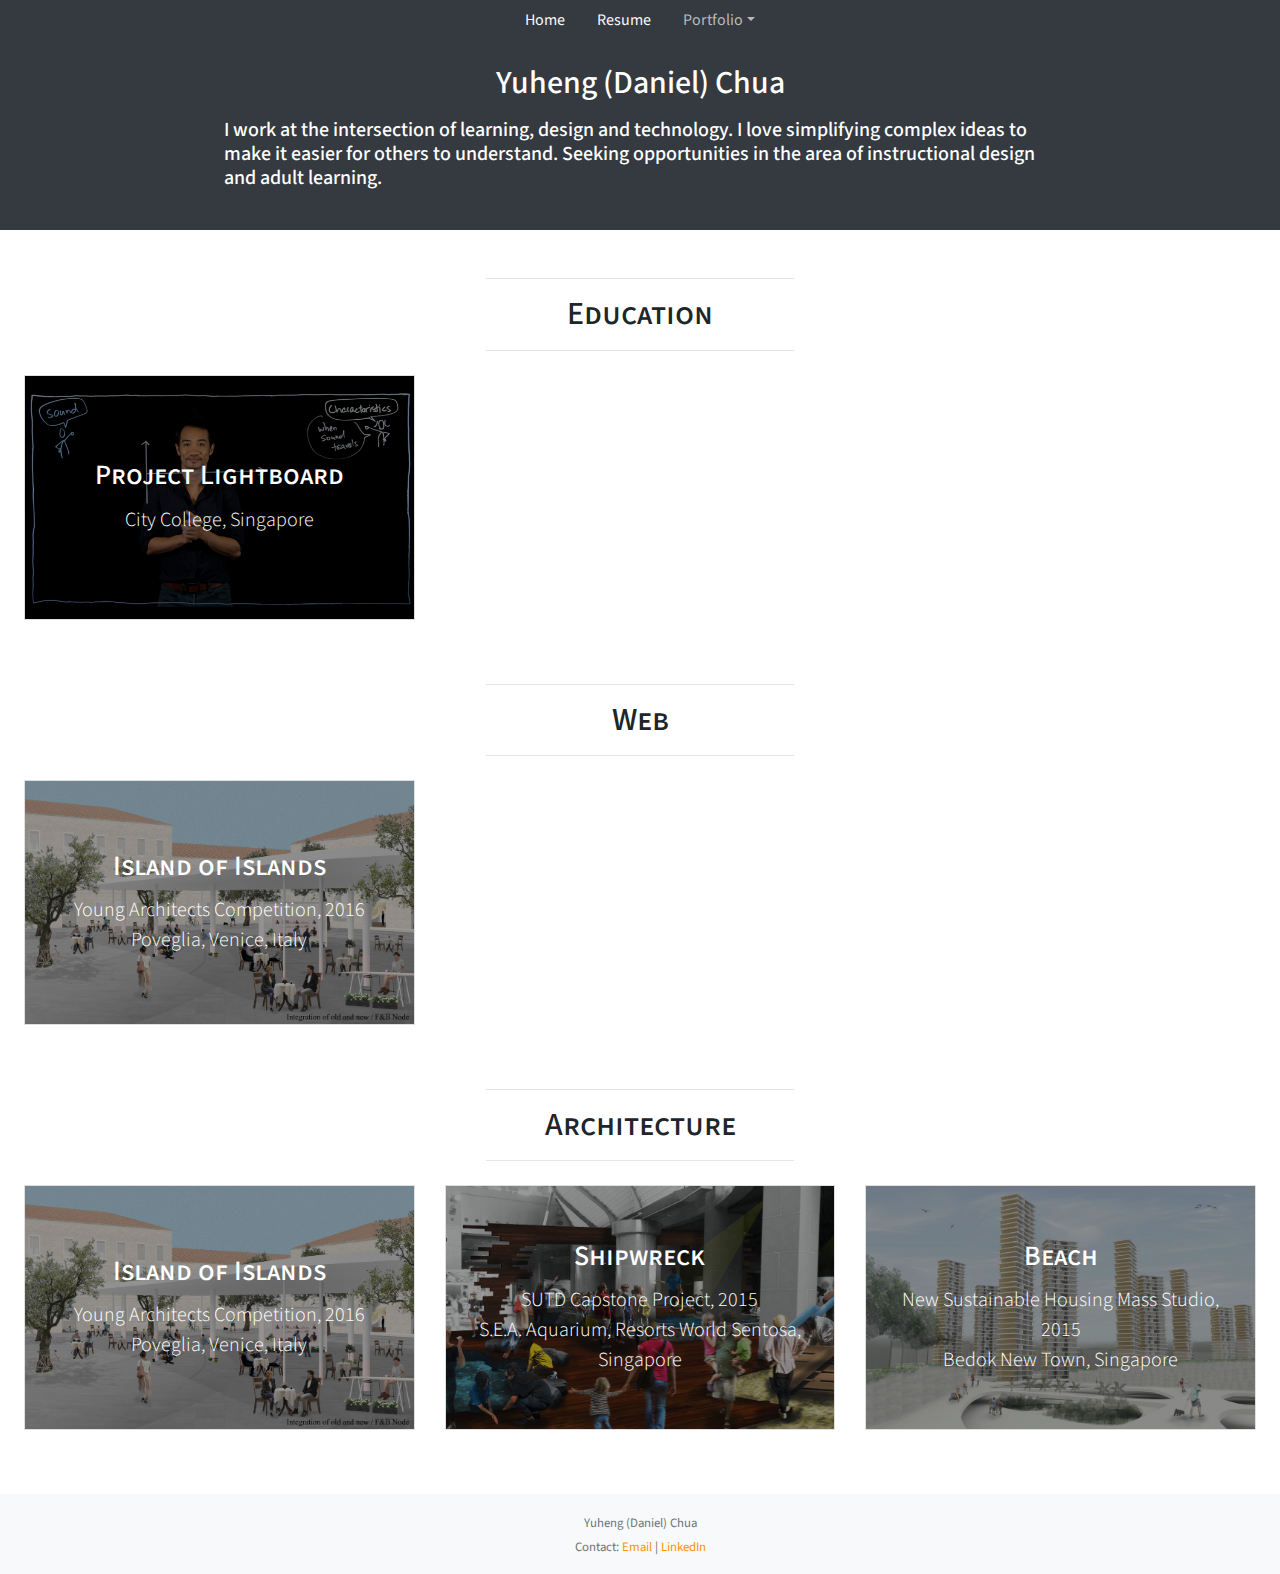
==== portfolio.html @ e0a0ce75 "Add City College portfolio" ====
<!DOCTYPE html>
<html lang="en" dir="ltr">

<head>
  <meta http-equiv="Content-Type" content="text/html; charset=UTF-8" />
  <meta name="viewport" content="width=device-width, initial-scale=1.0">

  <title>Yuheng (Daniel) Chua</title>

  <link rel="icon" href="/images/favicon-daniel_32x32.png" type="image/png" sizes="32x32">

  <link rel="stylesheet" href="/css/bootstrap-custom.css">
  <link href="https://fonts.googleapis.com/css2?family=Source+Code+Pro&family=Source+Sans+Pro:ital,wght@0,300;0,400;0,600;0,700;1,300;1,400;1,600;1,700&display=swap" rel="stylesheet">
  <link rel="stylesheet" href="/css/styles.css">

</head>

<body>

  <!-- *** HEADER *** -->
  <header>

    <nav id="top-nav" class="navbar navbar-dark bg-dark fixed-top py-0">
      <ul class="nav mx-auto">
        <li class="nav-item">
          <a class="nav-link text-light" href="/">Home</a>
        </li>
        <li class="nav-item">
          <a class="nav-link text-light" href="/resume.html">Resume</a>
        </li>
        <li class="nav-item dropdown">
          <a class="nav-link text-light active dropdown-toggle" data-toggle="dropdown" href="/portfolio.html" role="button" aria-haspopup="true" aria-expanded="false">Portfolio</a>
          <div class="dropdown-menu p-0">
            <a class="dropdown-item" href="#education">Education</a>
            <a class="dropdown-item" href="#web">Web</a>
            <a class="dropdown-item" href="#archi">Architecture</a>
          </div>
        </li>
      </ul>
    </nav>

    <div id="profile" class="bg-dark text-white mb-5">
      <div class="container p-4">
        <h1 class="mb-3 h2 text-center">Yuheng (Daniel) Chua</h1>
        <p class="h5 px-lg-5 mb-3">
          I work at the intersection of learning, design and technology. I love simplifying complex ideas to make it easier for others to understand. Seeking opportunities in the area of instructional design and adult learning.
        </p>
      </div>
    </div>

  </header>

  <main class="mb-5">

    <section id="education" class="container-fluid px-4 mb-5">
      <hr class="w-25">
      <h2 class="text-center small-caps">Education</h2>
      <hr class="w-25 mb-4">

      <!-- Card Row -->
      <div class="row">
        <!-- Project -->
        <div class="col-12 col-md-6 col-lg-4">
          <div class="card img-hover-zoom mb-3">
            <img class="card-img-top" src="/images/education/CC_lightboard.png" alt="Project Lightboard">
            <div class="overlay-div"></div>
            <div class="card-img-overlay text-center d-flex flex-column justify-content-center">
              <a class="stretched-link" href="/portfolio/education/city-college.html"></a>
              <h3 class="card-title text-white small-caps">Project Lightboard</h5>
                <p class="text-white mb-0 lead">City College, Singapore</p>
            </div>
          </div><!-- col -->
        </div><!-- Project -->

      </div>

    </section>

    <section id="web" class="container-fluid px-4 mb-5">
      <hr class="w-25">
      <h2 class="text-center small-caps">Web</h2>
      <hr class="w-25 mb-4">

      <!-- Card Row -->
      <div class="row">
        <!-- Project -->
        <div class="col-12 col-md-6 col-lg-4">
          <div class="card img-hover-zoom mb-3">
            <img class="card-img-top" src="/images/archi/university-island/UI_main_render.png" alt="Project: Island of Islands">
            <div class="overlay-div"></div>
            <div class="card-img-overlay text-center d-flex flex-column justify-content-center">
              <a class="stretched-link" href="/portfolio/archi/island-of-islands.html"></a>
              <h3 class="card-title text-white small-caps">Island of Islands</h5>
                <p class="text-white mb-0 lead">Young Architects Competition, 2016</p>
                <p class="text-white mb-0 lead">Poveglia, Venice, Italy</p>
            </div>
          </div><!-- col -->
        </div><!-- Project -->

    </section>

    <section id="archi" class="container-fluid px-4 mb-5">
      <hr class="w-25">
      <h2 class="text-center small-caps">Architecture</h2>
      <hr class="w-25 mb-4">

      <!-- Card Row -->
      <div class="row">
        <!-- Project -->
        <div class="col-12 col-md-6 col-lg-4">
          <div class="card img-hover-zoom mb-3">
            <img class="card-img-top" src="/images/archi/university-island/UI_main_render.png" alt="Project: Island of Islands">
            <div class="overlay-div"></div>
            <div class="card-img-overlay text-center d-flex flex-column justify-content-center">
              <a class="stretched-link" href="/portfolio/archi/island-of-islands.html"></a>
              <h3 class="card-title text-white small-caps">Island of Islands</h5>
                <p class="text-white mb-0 lead">Young Architects Competition, 2016</p>
                <p class="text-white mb-0 lead">Poveglia, Venice, Italy</p>
            </div>
          </div><!-- col -->
        </div><!-- Project -->

        <!-- Project -->
        <div class="col-12 col-md-6 col-lg-4">
          <div class="card img-hover-zoom mb-3">
            <img class="card-img-top" src="/images/archi/shipwreck/SW_main_render.jpg" alt="Project: Island of Islands">
            <div class="overlay-div"></div>
            <div class="card-img-overlay text-center d-flex flex-column justify-content-center">
              <a class="stretched-link" href="/portfolio/archi/shipwreck.html"></a>
              <h3 class="card-title text-white small-caps">Shipwreck</h5>
                <p class="text-white mb-0 lead">SUTD Capstone Project, 2015</p>
                <p class="text-white mb-0 lead">S.E.A. Aquarium, Resorts World Sentosa, Singapore</p>
            </div>
          </div><!-- col -->
        </div><!-- Project -->

        <!-- Project -->
        <div class="col-12 col-md-6 col-lg-4">
          <div class="card img-hover-zoom mb-3">
            <img class="card-img-top" src="/images/archi/beach/BEACH_main_render.jpg" alt="Project: Island of Islands">
            <div class="overlay-div"></div>
            <div class="card-img-overlay text-center d-flex flex-column justify-content-center">
              <a class="stretched-link" href="/portfolio/archi/beach.html"></a>
              <h3 class="card-title text-white small-caps">Beach</h5>
                <p class="text-white mb-0 lead">New Sustainable Housing Mass Studio, 2015</p>
                <p class="text-white mb-0 lead">Bedok New Town, Singapore</p>
            </div>
          </div><!-- col -->
        </div><!-- Project -->

      </div><!-- Card Row -->

    </section>


  </main>

  <!-- *** Footer *** -->
  <footer class="py-3 bg-light">
    <div class="text-muted text-center">
      <small>
        Yuheng (Daniel) Chua<br>
        Contact: <a href="mailto:chuayuheng@gmail.com">Email</a> | <a href="https://www.linkedin.com/in/daniel-chua-6987a7190/" target="_blank">LinkedIn</a><br>
      </small>
    </div>
  </footer>


  <script src="https://code.jquery.com/jquery-3.5.1.min.js" integrity="sha256-9/aliU8dGd2tb6OSsuzixeV4y/faTqgFtohetphbbj0=" crossorigin="anonymous"></script>
  <script type="text/javascript" src="https://stackpath.bootstrapcdn.com/bootstrap/4.5.2/js/bootstrap.min.js"></script>
  <script type="text/javascript" src="/scripts.js"></script>
</body>

</html>
---- css/styles.css ----
/*****************   GLOBAL STYLES   *****************/
html {
  scroll-behavior: smooth;
}

body {
  font-family: 'Source Sans Pro', sans-serif;
}

.font-weight-semi-bold {
  font-weight: 600;
}

.btn-outline-primary:hover {
  color: white;
}

/* Add monospace class */
.text-monospace {
  font-family: 'Source Code Pro', sans-serif !important;
}

.small-caps {
  font-variant: small-caps;
}

.mybg-light-grey {
  background-color: #f7f7f7;
}

@media (min-width: 992px) {
  .border-lg-right {
    border-right: 1px solid #dee2e6 !important;
  }
}

/*****************   LISTS   *****************/
.list-no-bullet {
  list-style-type: none;
  padding-left: 0;
}

/*****************   HEADER   *****************/
/* Scroll button */
.scroll {
  opacity: 80%;
}

/* Profile */
#profile {
  margin-top: 40px;
  z-index: 100;
}

@media (min-width: 992px) {
  #profile p {
    width: 85%;
    margin-left: auto;
    margin-right: auto;
  }
}

#top-nav .active {
  color: #b9b9b9 !important
}

/* Top Navbar */
.dropdown-item.active, .dropdown-item:active {
  background-color: #343a40;
}

/* Right Navbar (Resume Page) */
#navbar {
  display: none;
}

#navbar .active {
  background-color: #0848A1;
}

@media (min-width: 992px) {
  #navbar {
    display: block;
    width: 100px;
    position: fixed;
    float: right;
    top: 330px !important;
    right: 20px;
    padding: 0;
    opacity: 90%;
  }

  #navbar .navbar-nav {
    display: flex;
    flex-direction: column;
    margin-top: 0px !important;
  }

  #navbar .nav-link {
    display: flex;
    justify-content: center;
    align-items: center;
    padding-top: 2.1rem;
    padding-bottom: 2.1rem;
  }
}

/*****************   BACK TO TOP BUTTON   *****************/
.back-to-top {
  position: fixed;
  bottom: 30px;
  right: 30px;
  opacity: 50%;
}

@media (min-width: 992px) {
  .back-to-top {
    display: none;
  }
}

/*****************   SECTION CONTENTS   *****************/
@media (min-width: 768px) {
  .section-contents {
    width: 75%;
    margin: inherit auto;
  }
}

@media (min-width: 992px) {
  .section-container {
    margin-right: 120px;
  }

  .section-title {
    width: 70%;
    margin-left: auto !important;
    margin-right: auto !important;
  }

  .section-contents {
    width: 63%;
    margin: inherit auto;
  }
}

/*****************   PORTFOLIO   *****************/
.overlay-div {
  height: 100%;
  width: 100%;
  position: absolute;
  background-color: #000;
  opacity: .4;
}

/* Image Zoom on Hover */
.img-hover-zoom {
  overflow: hidden;
}

.img-hover-zoom img {
  transition: transform .5s ease;
}

.img-hover-zoom:hover img {
  transform: scale(1.3);
}

/*****************   FOOTER   *****************/
.footer-credits {
  font-weight: 300;
}
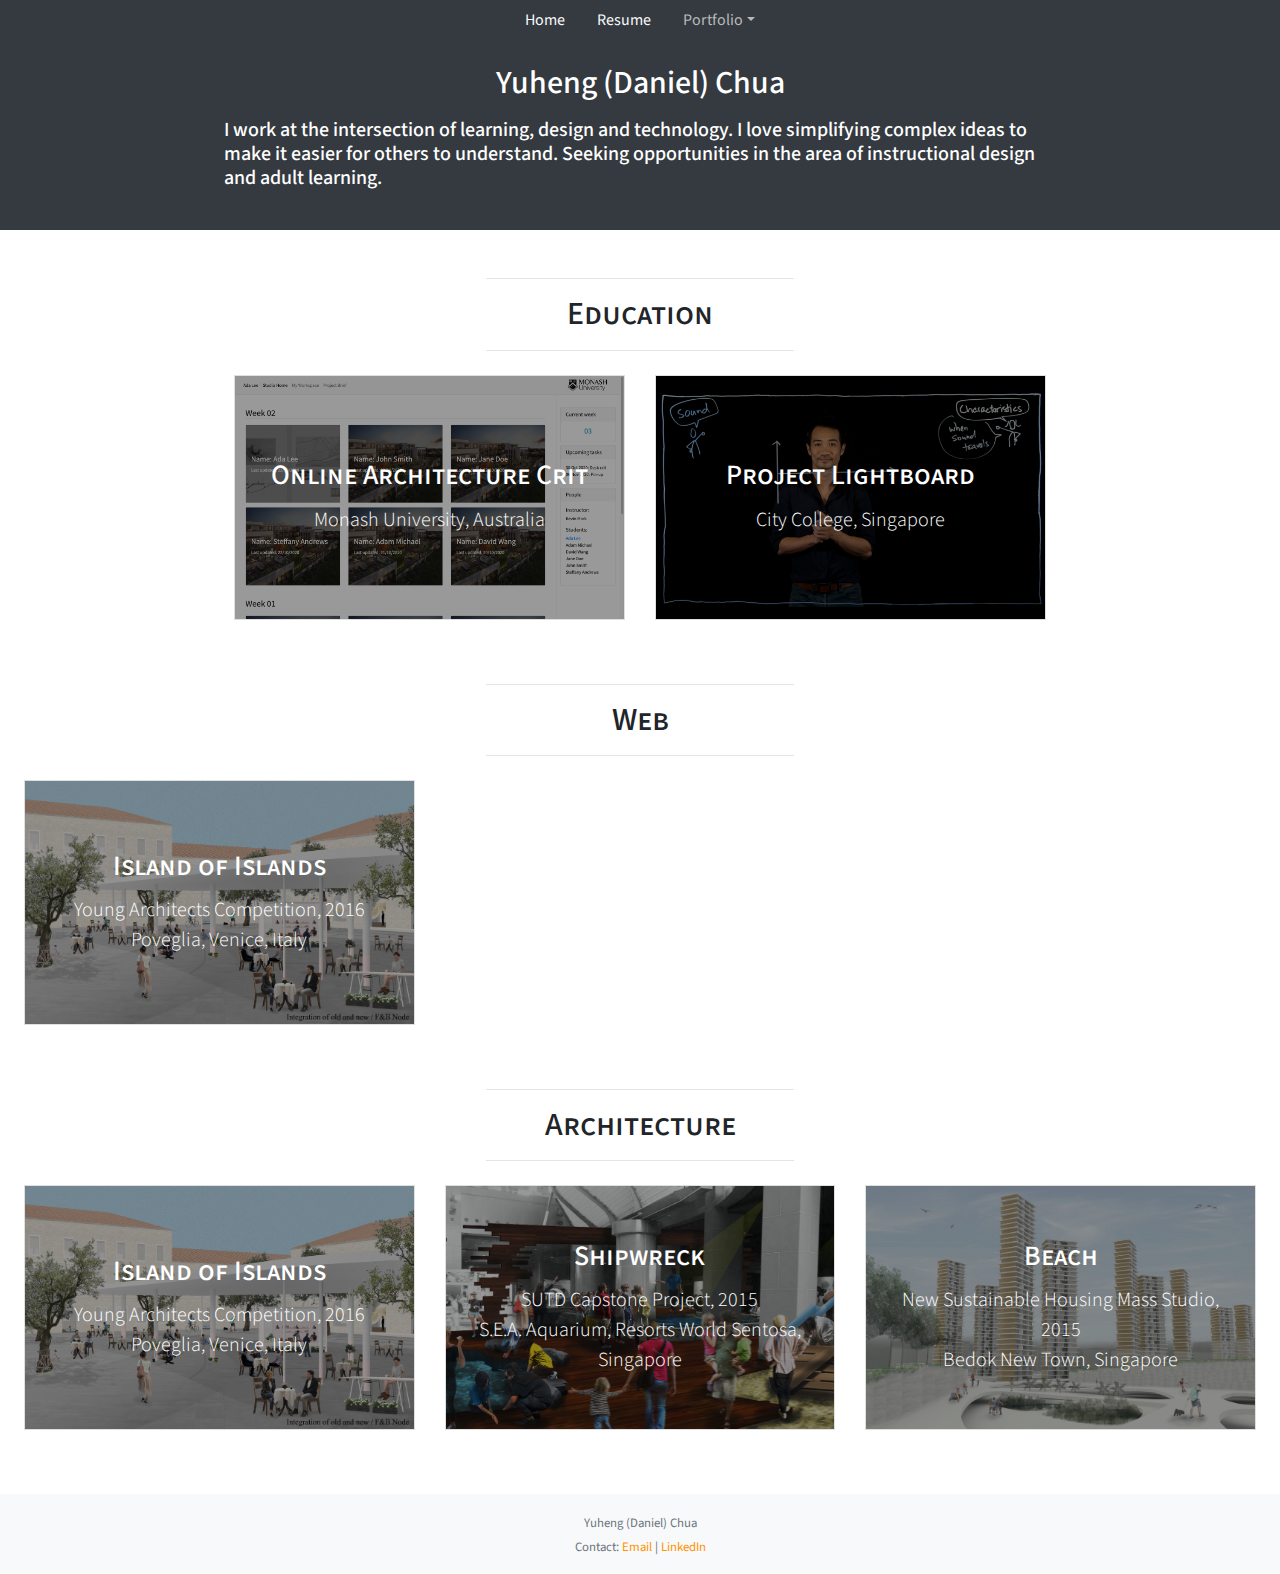
==== commit 29076cda: "Add Monash portfolio" ====
--- a/portfolio.html
+++ b/portfolio.html
@@ -58,7 +58,20 @@
       <hr class="w-25 mb-4">
 
       <!-- Card Row -->
-      <div class="row">
+      <div class="row justify-content-center">
+        <!-- Project -->
+        <div class="col-12 col-md-6 col-lg-4">
+          <div class="card img-hover-zoom mb-3">
+            <img class="card-img-top" src="/images/education/Monash_archi.png" alt="Project Lightboard">
+            <div class="overlay-div"></div>
+            <div class="card-img-overlay text-center d-flex flex-column justify-content-center">
+              <a class="stretched-link" href="/portfolio/education/crit.html"></a>
+              <h3 class="card-title text-white small-caps">Online Architecture Crit</h5>
+                <p class="text-white mb-0 lead">Monash University, Australia</p>
+            </div>
+          </div><!-- col -->
+        </div><!-- Project -->
+
         <!-- Project -->
         <div class="col-12 col-md-6 col-lg-4">
           <div class="card img-hover-zoom mb-3">
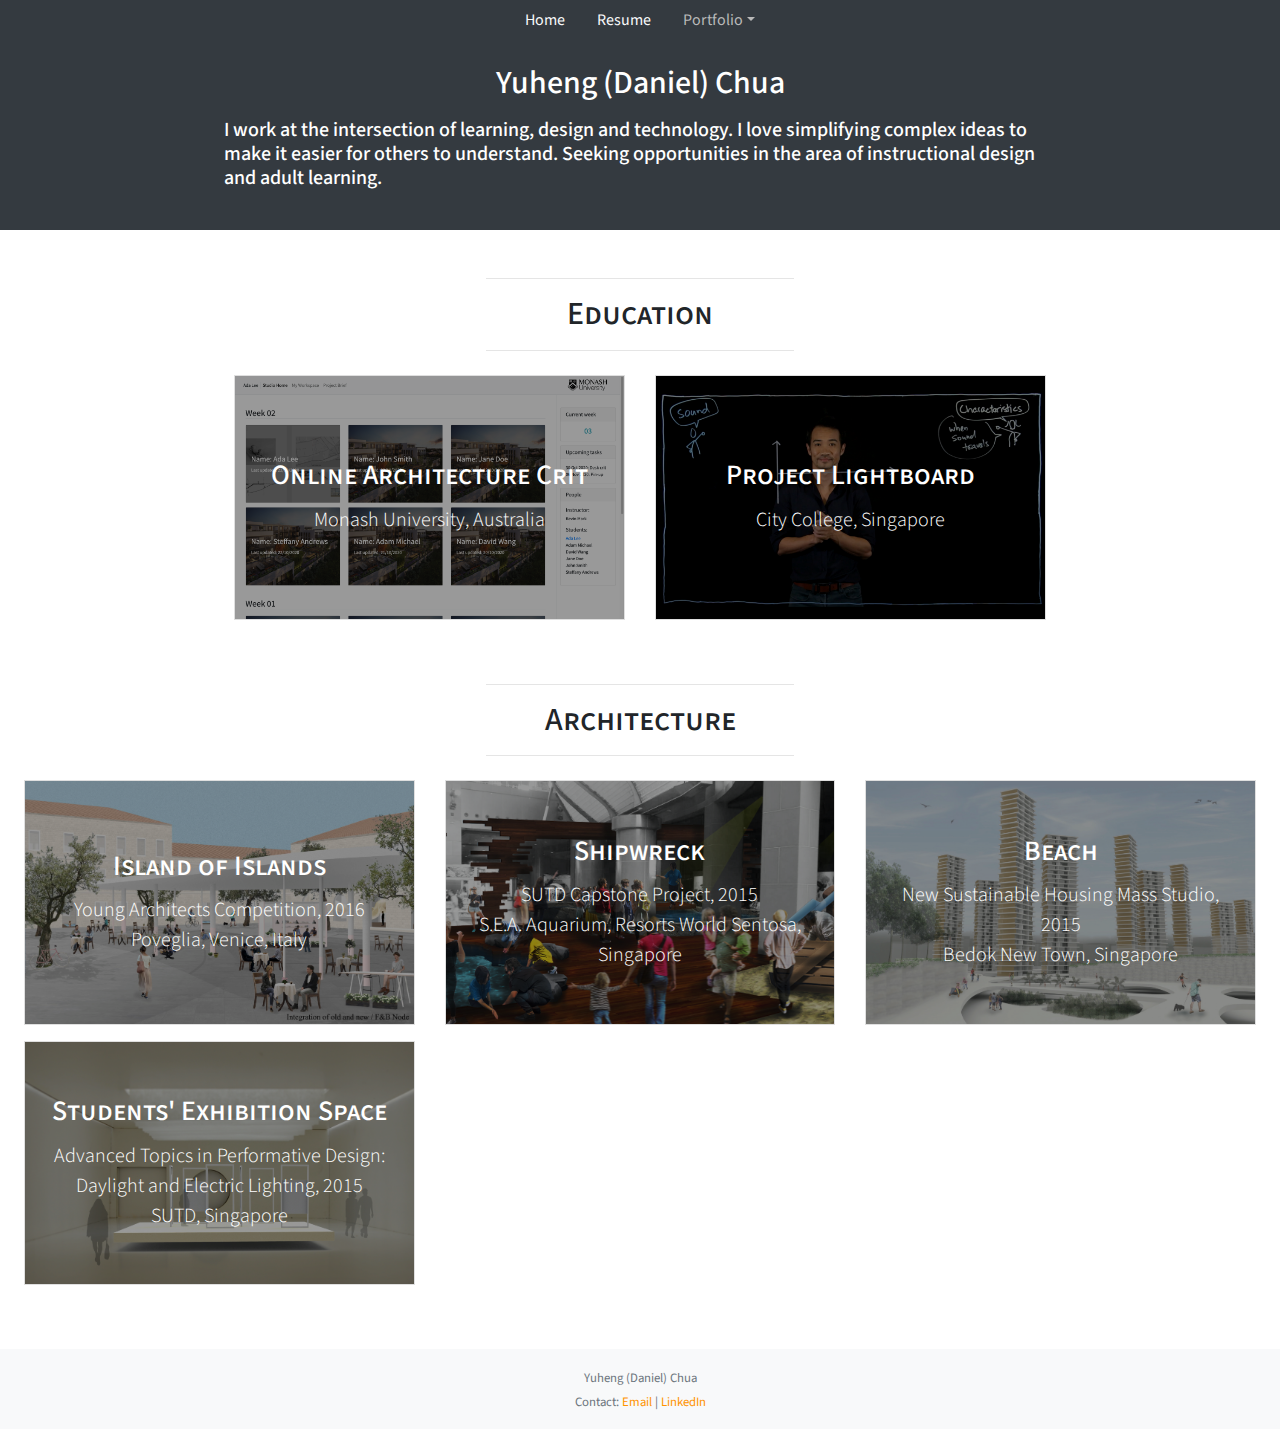
==== commit 928fa55a: "Add Student Exhibition portfolio" ====
--- a/portfolio.html
+++ b/portfolio.html
@@ -86,30 +86,6 @@
         </div><!-- Project -->
 
       </div>
-
-    </section>
-
-    <section id="web" class="container-fluid px-4 mb-5">
-      <hr class="w-25">
-      <h2 class="text-center small-caps">Web</h2>
-      <hr class="w-25 mb-4">
-
-      <!-- Card Row -->
-      <div class="row">
-        <!-- Project -->
-        <div class="col-12 col-md-6 col-lg-4">
-          <div class="card img-hover-zoom mb-3">
-            <img class="card-img-top" src="/images/archi/university-island/UI_main_render.png" alt="Project: Island of Islands">
-            <div class="overlay-div"></div>
-            <div class="card-img-overlay text-center d-flex flex-column justify-content-center">
-              <a class="stretched-link" href="/portfolio/archi/island-of-islands.html"></a>
-              <h3 class="card-title text-white small-caps">Island of Islands</h5>
-                <p class="text-white mb-0 lead">Young Architects Competition, 2016</p>
-                <p class="text-white mb-0 lead">Poveglia, Venice, Italy</p>
-            </div>
-          </div><!-- col -->
-        </div><!-- Project -->
-
     </section>
 
     <section id="archi" class="container-fluid px-4 mb-5">
@@ -163,6 +139,25 @@
 
       </div><!-- Card Row -->
 
+      <!-- Card Row -->
+      <div class="row">
+        <!-- Project -->
+        <div class="col-12 col-md-6 col-lg-4">
+          <div class="card img-hover-zoom mb-3">
+            <img class="card-img-top" src="/images/archi/student-exhibition/exhibition_main_render.jpg" alt="">
+            <div class="overlay-div"></div>
+            <div class="card-img-overlay text-center d-flex flex-column justify-content-center">
+              <a class="stretched-link" href="/portfolio/archi/student-exhibition.html"></a>
+              <h3 class="card-title text-white small-caps">Students' Exhibition Space</h5>
+                <p class="text-white mb-0 lead">Advanced Topics in Performative Design:<br>
+                  Daylight and Electric Lighting, 2015</p>
+                <p class="text-white mb-0 lead">SUTD, Singapore</p>
+            </div>
+          </div><!-- col -->
+        </div><!-- Project -->
+
+      </div><!-- Card Row -->
+
     </section>
 
 
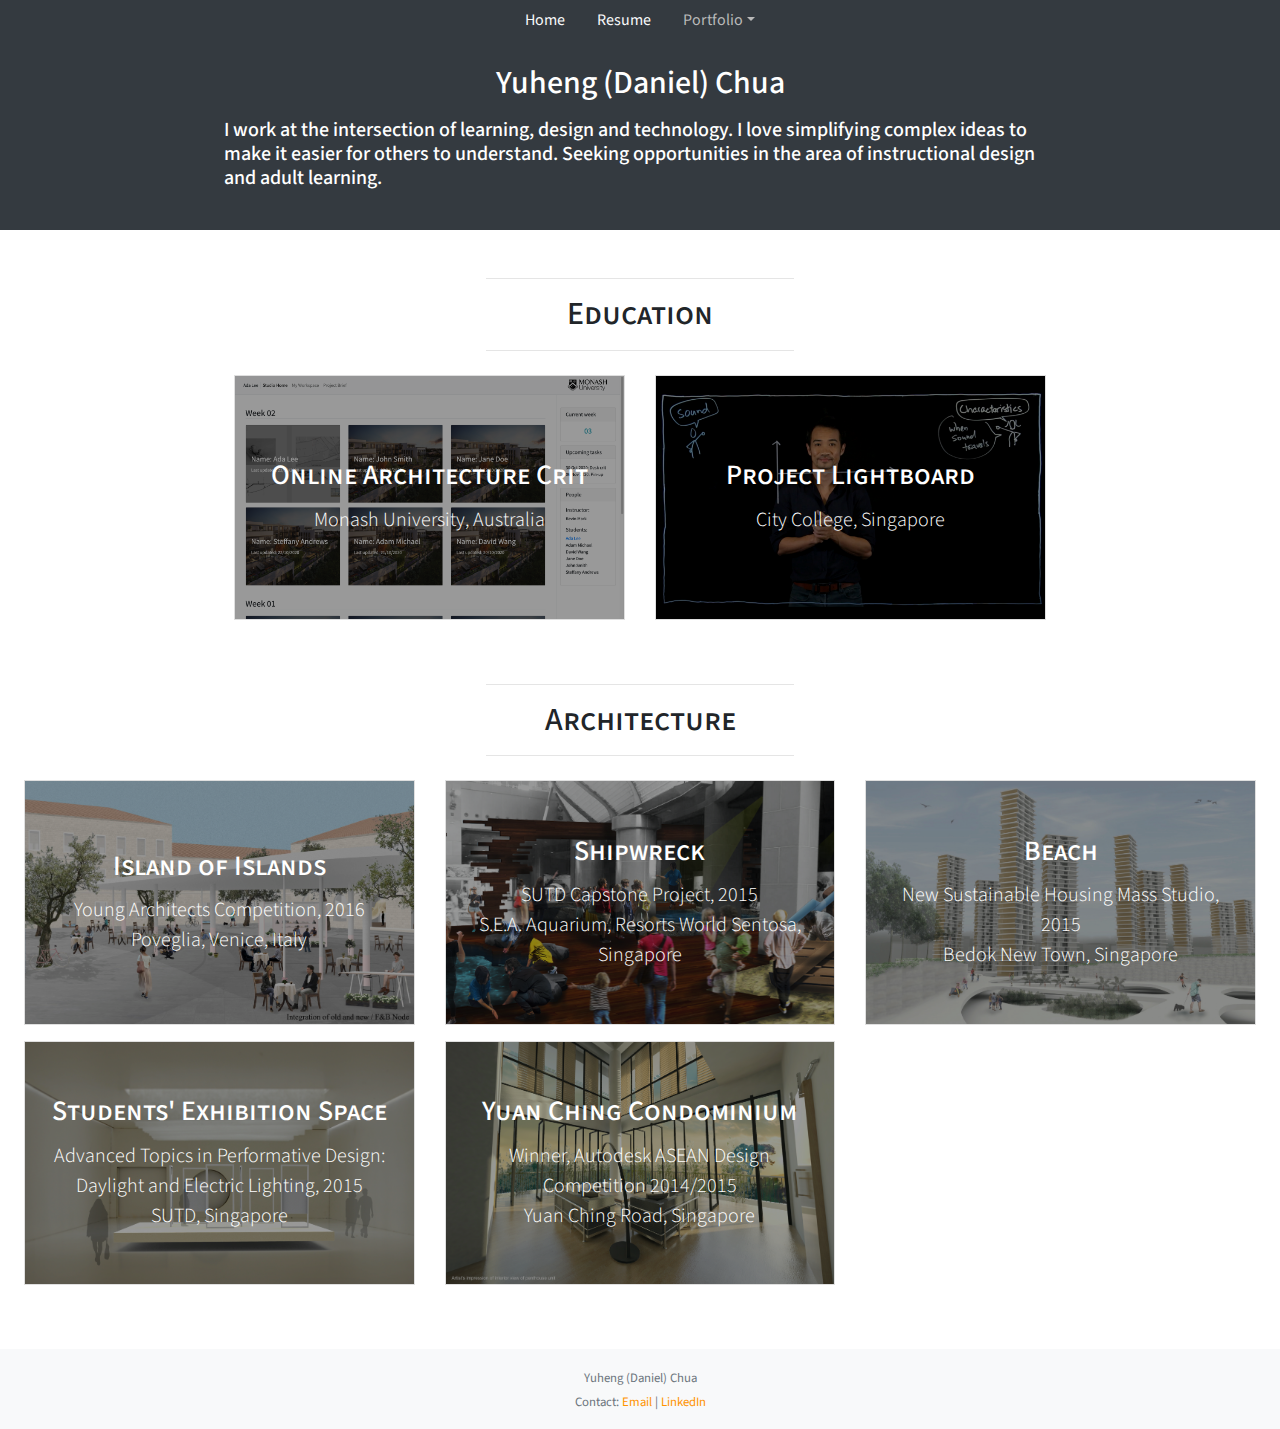
==== commit 0065615f: "Add Yuan Ching Condo portfolio" ====
--- a/portfolio.html
+++ b/portfolio.html
@@ -156,6 +156,20 @@
           </div><!-- col -->
         </div><!-- Project -->
 
+        <!-- Project -->
+        <div class="col-12 col-md-6 col-lg-4">
+          <div class="card img-hover-zoom mb-3">
+            <img class="card-img-top" src="/images/archi/yuan-ching/YC_interior.jpg" alt="">
+            <div class="overlay-div"></div>
+            <div class="card-img-overlay text-center d-flex flex-column justify-content-center">
+              <a class="stretched-link" href="/portfolio/archi/yuan-ching-condo.html"></a>
+              <h3 class="card-title text-white small-caps">Yuan Ching Condominium</h5>
+                <p class="text-white mb-0 lead">Winner, Autodesk ASEAN Design Competition 2014/2015</p>
+                <p class="text-white mb-0 lead">Yuan Ching Road, Singapore</p>
+            </div>
+          </div><!-- col -->
+        </div><!-- Project -->
+
       </div><!-- Card Row -->
 
     </section>
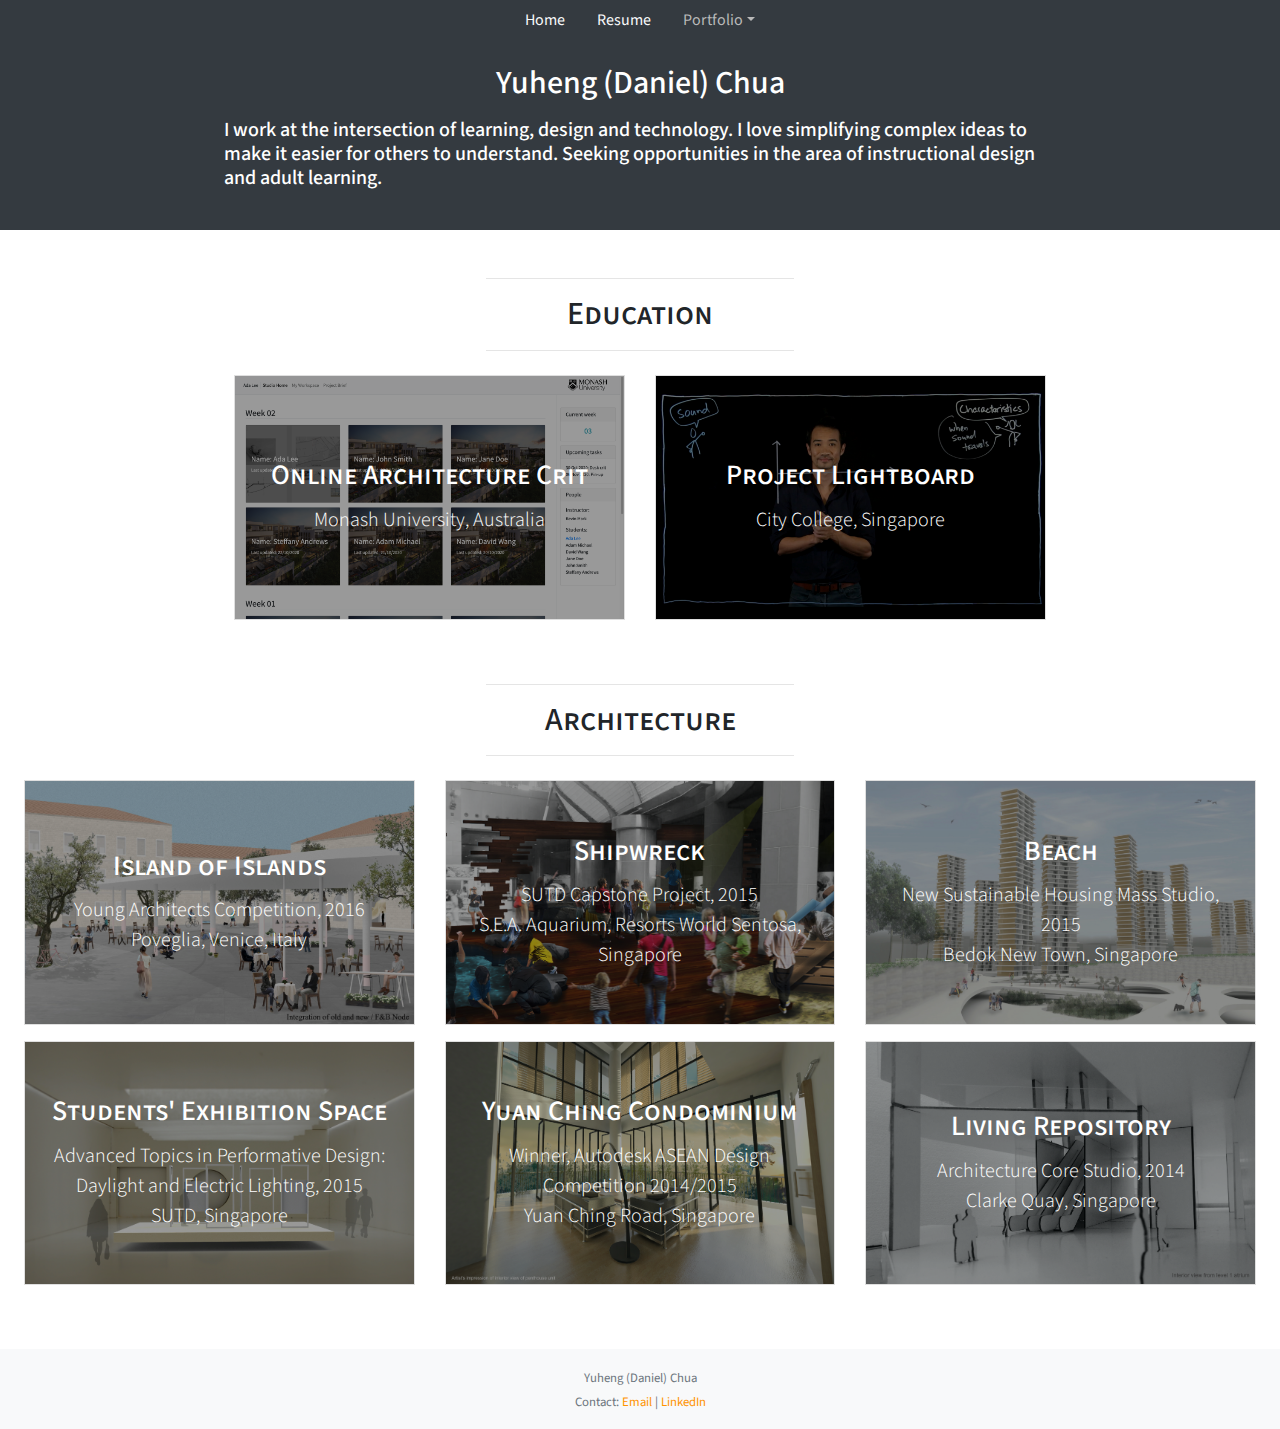
==== commit f83f248a: "Add Living Repository portfolio" ====
--- a/portfolio.html
+++ b/portfolio.html
@@ -170,6 +170,20 @@
           </div><!-- col -->
         </div><!-- Project -->
 
+        <!-- Project -->
+        <div class="col-12 col-md-6 col-lg-4">
+          <div class="card img-hover-zoom mb-3">
+            <img class="card-img-top" src="/images/archi/living-repo/LR_main_model.jpg" alt="">
+            <div class="overlay-div"></div>
+            <div class="card-img-overlay text-center d-flex flex-column justify-content-center">
+              <a class="stretched-link" href="/portfolio/archi/living-repository.html"></a>
+              <h3 class="card-title text-white small-caps">Living Repository</h5>
+                <p class="text-white mb-0 lead">Architecture Core Studio, 2014</p>
+                <p class="text-white mb-0 lead">Clarke Quay, Singapore</p>
+            </div>
+          </div><!-- col -->
+        </div><!-- Project -->
+
       </div><!-- Card Row -->
 
     </section>
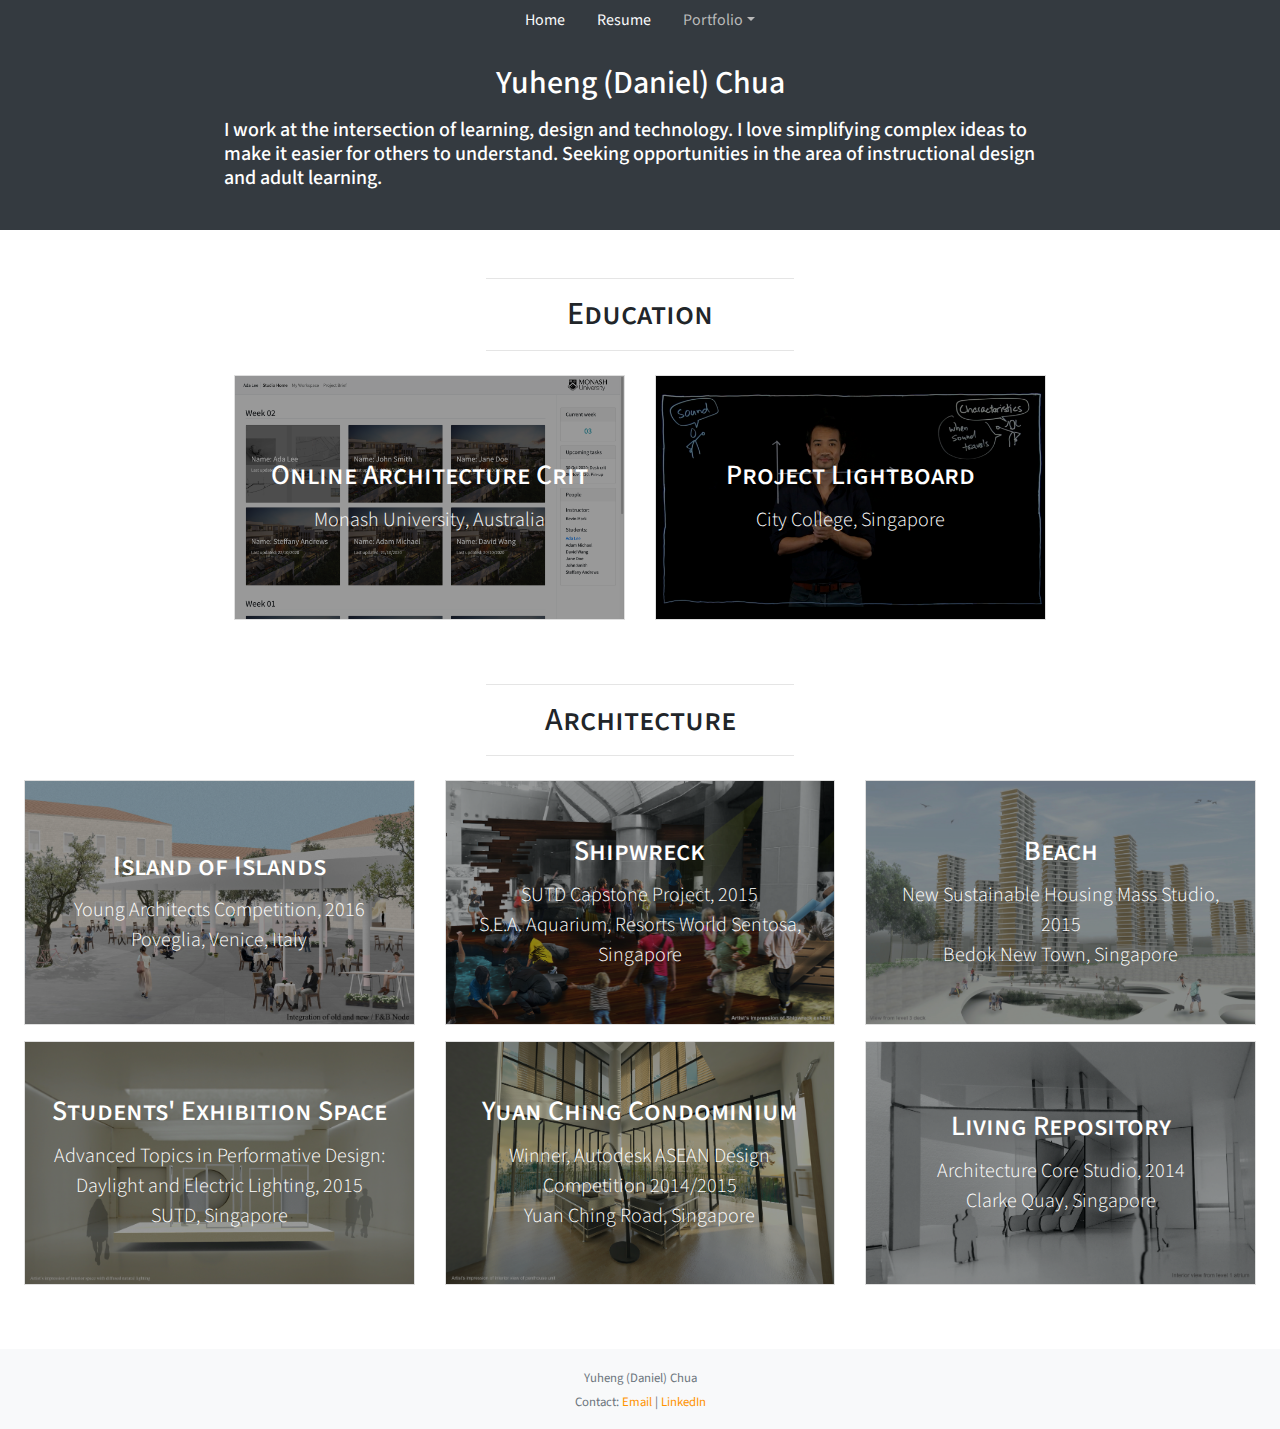
==== commit 94763b84: "Correct spelling and remove Web in navbar" ====
--- a/portfolio.html
+++ b/portfolio.html
@@ -32,7 +32,6 @@
           <a class="nav-link text-light active dropdown-toggle" data-toggle="dropdown" href="/portfolio.html" role="button" aria-haspopup="true" aria-expanded="false">Portfolio</a>
           <div class="dropdown-menu p-0">
             <a class="dropdown-item" href="#education">Education</a>
-            <a class="dropdown-item" href="#web">Web</a>
             <a class="dropdown-item" href="#archi">Architecture</a>
           </div>
         </li>
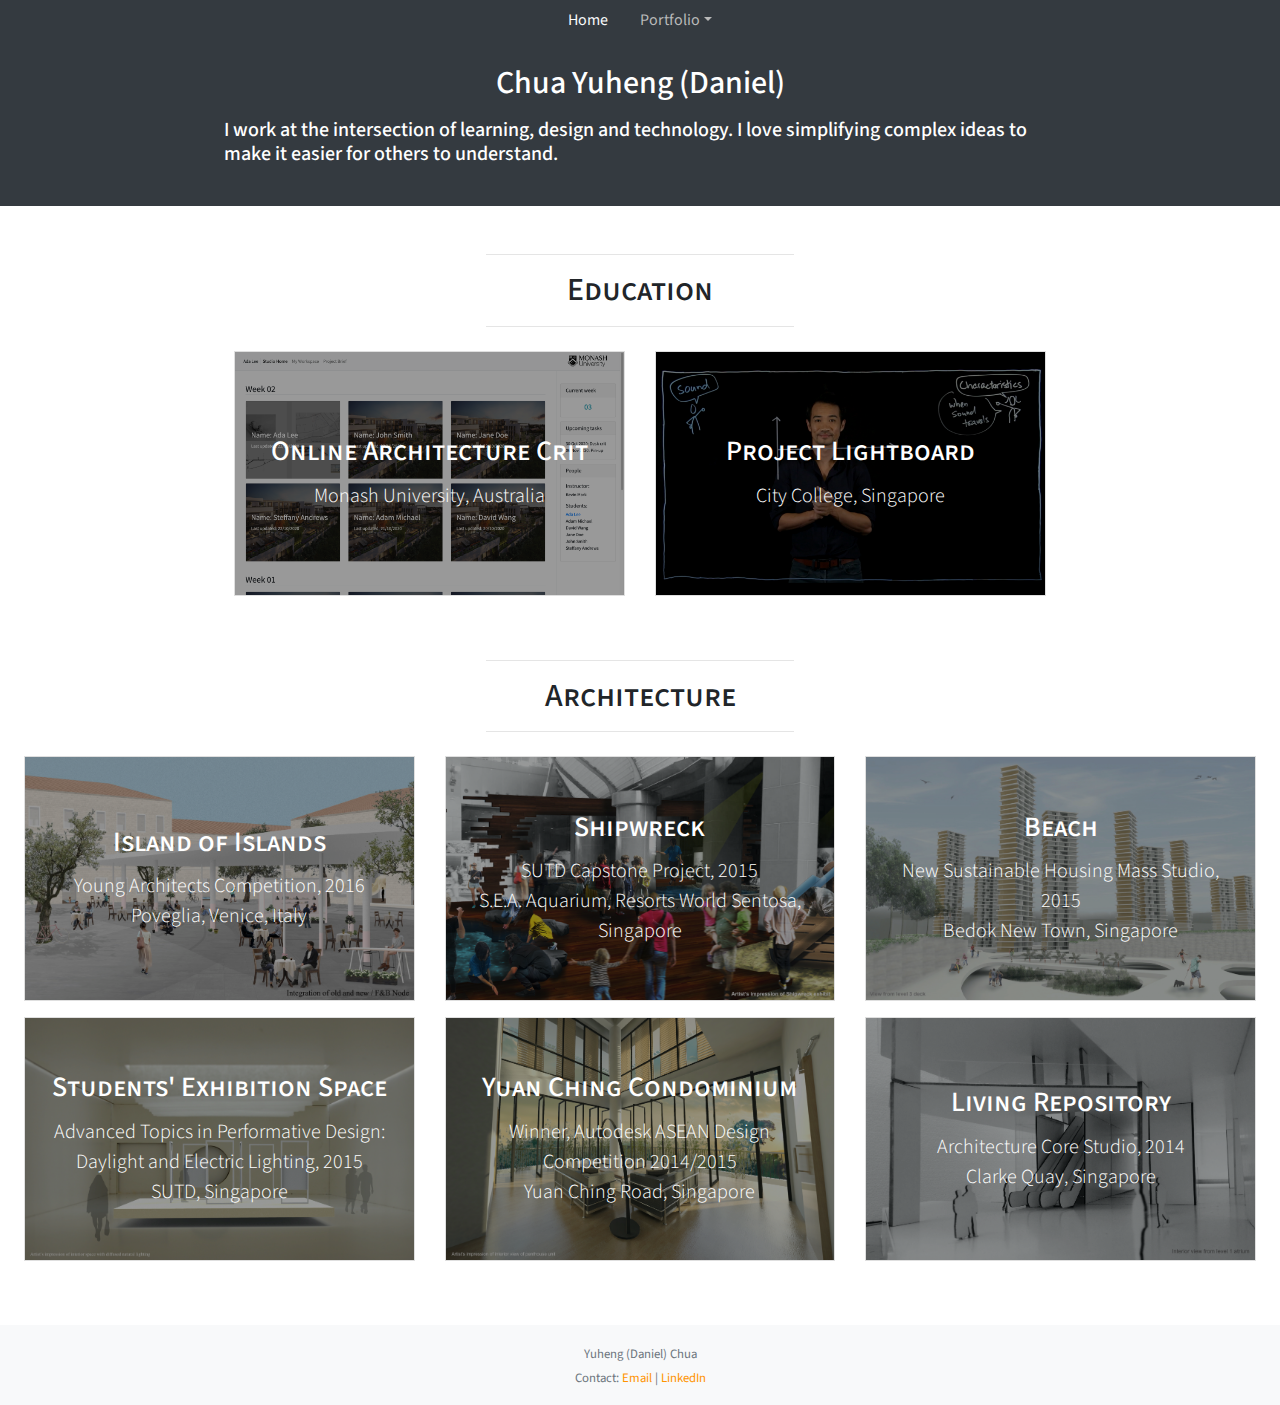
==== commit 3114721c: "Remove resume from navigation Change name order Simplify personal summary" ====
--- a/portfolio.html
+++ b/portfolio.html
@@ -25,11 +25,8 @@
         <li class="nav-item">
           <a class="nav-link text-light" href="/">Home</a>
         </li>
-        <li class="nav-item">
-          <a class="nav-link text-light" href="/resume.html">Resume</a>
-        </li>
         <li class="nav-item dropdown">
-          <a class="nav-link text-light active dropdown-toggle" data-toggle="dropdown" href="/portfolio.html" role="button" aria-haspopup="true" aria-expanded="false">Portfolio</a>
+          <a class="nav-link text-light active dropdown-toggle" data-toggle="dropdown" href="/portfolio" role="button" aria-haspopup="true" aria-expanded="false">Portfolio</a>
           <div class="dropdown-menu p-0">
             <a class="dropdown-item" href="#education">Education</a>
             <a class="dropdown-item" href="#archi">Architecture</a>
@@ -40,9 +37,9 @@
 
     <div id="profile" class="bg-dark text-white mb-5">
       <div class="container p-4">
-        <h1 class="mb-3 h2 text-center">Yuheng (Daniel) Chua</h1>
+        <h1 class="mb-3 h2 text-center">Chua Yuheng (Daniel)</h1>
         <p class="h5 px-lg-5 mb-3">
-          I work at the intersection of learning, design and technology. I love simplifying complex ideas to make it easier for others to understand. Seeking opportunities in the area of instructional design and adult learning.
+          I work at the intersection of learning, design and technology. I love simplifying complex ideas to make it easier for others to understand.
         </p>
       </div>
     </div>
@@ -64,7 +61,7 @@
             <img class="card-img-top" src="/images/education/Monash_archi.png" alt="Project Lightboard">
             <div class="overlay-div"></div>
             <div class="card-img-overlay text-center d-flex flex-column justify-content-center">
-              <a class="stretched-link" href="/portfolio/education/crit.html"></a>
+              <a class="stretched-link" href="/portfolio/education/crit"></a>
               <h3 class="card-title text-white small-caps">Online Architecture Crit</h5>
                 <p class="text-white mb-0 lead">Monash University, Australia</p>
             </div>
@@ -77,7 +74,7 @@
             <img class="card-img-top" src="/images/education/CC_lightboard.png" alt="Project Lightboard">
             <div class="overlay-div"></div>
             <div class="card-img-overlay text-center d-flex flex-column justify-content-center">
-              <a class="stretched-link" href="/portfolio/education/city-college.html"></a>
+              <a class="stretched-link" href="/portfolio/education/city-college"></a>
               <h3 class="card-title text-white small-caps">Project Lightboard</h5>
                 <p class="text-white mb-0 lead">City College, Singapore</p>
             </div>
@@ -100,7 +97,7 @@
             <img class="card-img-top" src="/images/archi/university-island/UI_main_render.png" alt="Project: Island of Islands">
             <div class="overlay-div"></div>
             <div class="card-img-overlay text-center d-flex flex-column justify-content-center">
-              <a class="stretched-link" href="/portfolio/archi/island-of-islands.html"></a>
+              <a class="stretched-link" href="/portfolio/archi/island-of-islands"></a>
               <h3 class="card-title text-white small-caps">Island of Islands</h5>
                 <p class="text-white mb-0 lead">Young Architects Competition, 2016</p>
                 <p class="text-white mb-0 lead">Poveglia, Venice, Italy</p>
@@ -114,7 +111,7 @@
             <img class="card-img-top" src="/images/archi/shipwreck/SW_main_render.jpg" alt="Project: Island of Islands">
             <div class="overlay-div"></div>
             <div class="card-img-overlay text-center d-flex flex-column justify-content-center">
-              <a class="stretched-link" href="/portfolio/archi/shipwreck.html"></a>
+              <a class="stretched-link" href="/portfolio/archi/shipwreck"></a>
               <h3 class="card-title text-white small-caps">Shipwreck</h5>
                 <p class="text-white mb-0 lead">SUTD Capstone Project, 2015</p>
                 <p class="text-white mb-0 lead">S.E.A. Aquarium, Resorts World Sentosa, Singapore</p>
@@ -128,7 +125,7 @@
             <img class="card-img-top" src="/images/archi/beach/BEACH_main_render.jpg" alt="Project: Island of Islands">
             <div class="overlay-div"></div>
             <div class="card-img-overlay text-center d-flex flex-column justify-content-center">
-              <a class="stretched-link" href="/portfolio/archi/beach.html"></a>
+              <a class="stretched-link" href="/portfolio/archi/beach"></a>
               <h3 class="card-title text-white small-caps">Beach</h5>
                 <p class="text-white mb-0 lead">New Sustainable Housing Mass Studio, 2015</p>
                 <p class="text-white mb-0 lead">Bedok New Town, Singapore</p>
@@ -146,7 +143,7 @@
             <img class="card-img-top" src="/images/archi/student-exhibition/exhibition_main_render.jpg" alt="">
             <div class="overlay-div"></div>
             <div class="card-img-overlay text-center d-flex flex-column justify-content-center">
-              <a class="stretched-link" href="/portfolio/archi/student-exhibition.html"></a>
+              <a class="stretched-link" href="/portfolio/archi/student-exhibition"></a>
               <h3 class="card-title text-white small-caps">Students' Exhibition Space</h5>
                 <p class="text-white mb-0 lead">Advanced Topics in Performative Design:<br>
                   Daylight and Electric Lighting, 2015</p>
@@ -161,7 +158,7 @@
             <img class="card-img-top" src="/images/archi/yuan-ching/YC_interior.jpg" alt="">
             <div class="overlay-div"></div>
             <div class="card-img-overlay text-center d-flex flex-column justify-content-center">
-              <a class="stretched-link" href="/portfolio/archi/yuan-ching-condo.html"></a>
+              <a class="stretched-link" href="/portfolio/archi/yuan-ching-condo"></a>
               <h3 class="card-title text-white small-caps">Yuan Ching Condominium</h5>
                 <p class="text-white mb-0 lead">Winner, Autodesk ASEAN Design Competition 2014/2015</p>
                 <p class="text-white mb-0 lead">Yuan Ching Road, Singapore</p>
@@ -175,7 +172,7 @@
             <img class="card-img-top" src="/images/archi/living-repo/LR_main_model.jpg" alt="">
             <div class="overlay-div"></div>
             <div class="card-img-overlay text-center d-flex flex-column justify-content-center">
-              <a class="stretched-link" href="/portfolio/archi/living-repository.html"></a>
+              <a class="stretched-link" href="/portfolio/archi/living-repository"></a>
               <h3 class="card-title text-white small-caps">Living Repository</h5>
                 <p class="text-white mb-0 lead">Architecture Core Studio, 2014</p>
                 <p class="text-white mb-0 lead">Clarke Quay, Singapore</p>
@@ -206,4 +203,4 @@
   <script type="text/javascript" src="/scripts.js"></script>
 </body>
 
-</html>+</html>
--- a/css/styles.css
+++ b/css/styles.css
@@ -119,7 +119,16 @@
   }
 }
 
-/*****************   SECTION CONTENTS   *****************/
+/*****************   HOME PAGE   *****************/
+@media (max-width: 476px) {
+  .vert-btn-stack {
+    margin-left: auto !important;
+    margin-right: auto !important;
+    margin-bottom: 1rem !important;
+  }
+}
+
+/*****************   SECTION CONTENTS (RESUME)   *****************/
 @media (min-width: 768px) {
   .section-contents {
     width: 75%;
